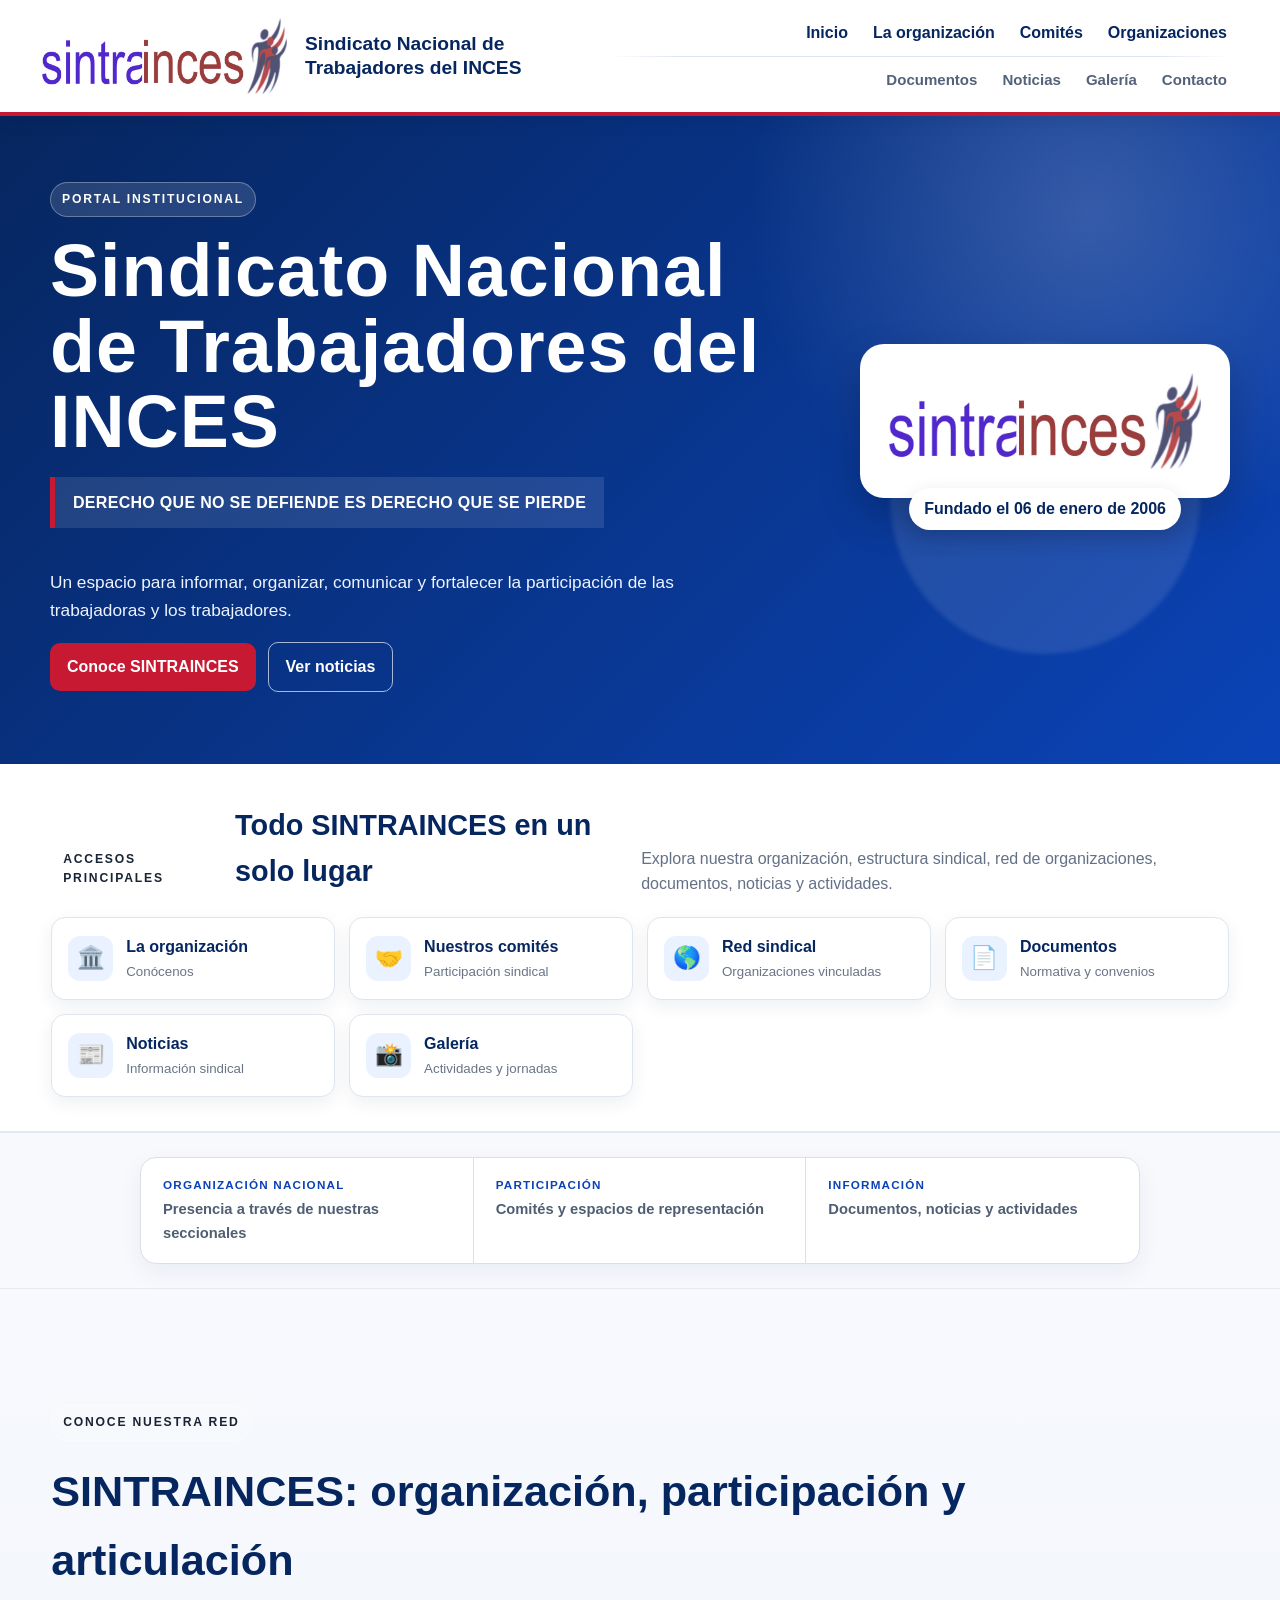
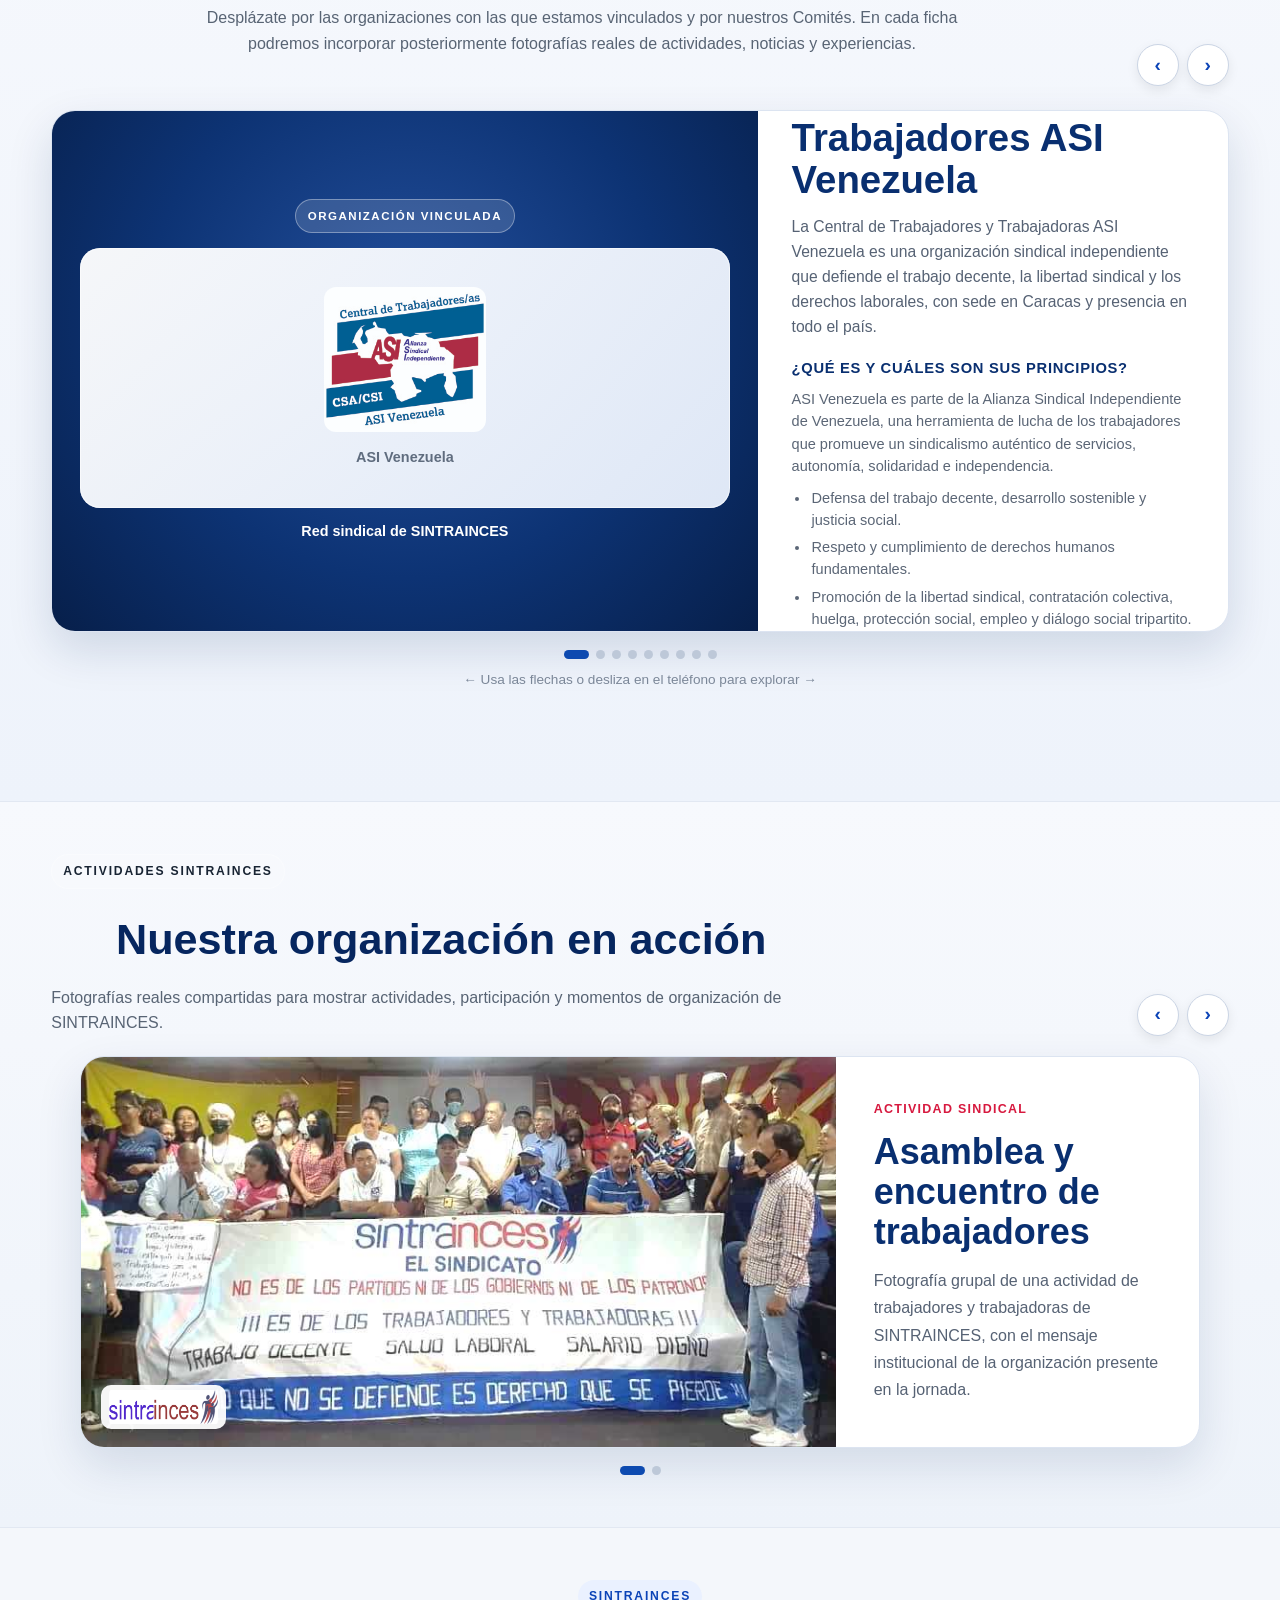
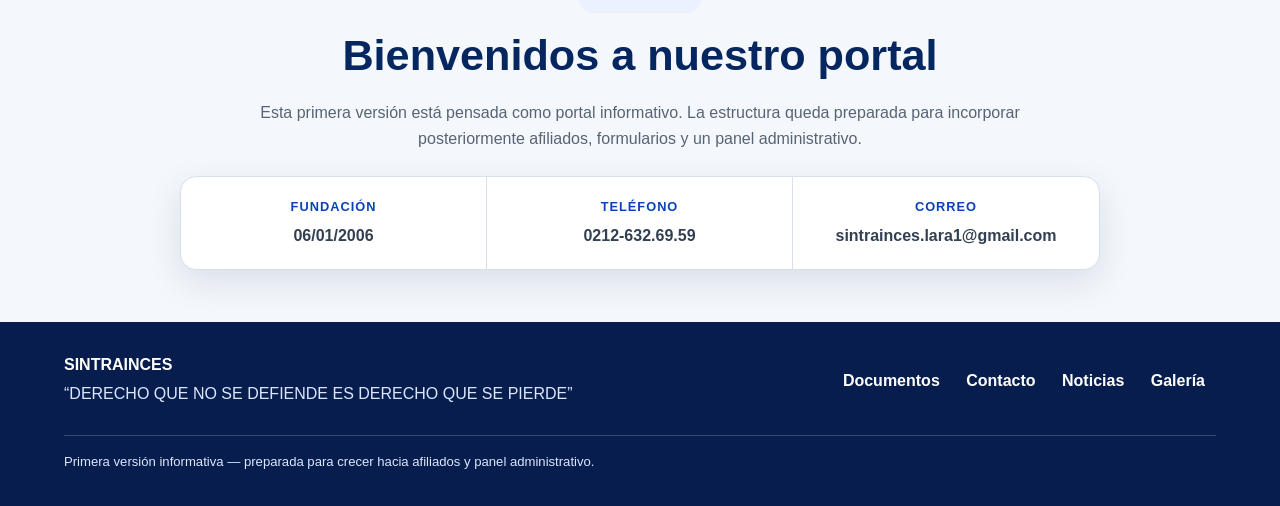
==== index.html @ 98850ea2 "Add files via upload" ====
<!DOCTYPE html>
<html lang="es">
<head>
  <meta charset="UTF-8">
  <meta name="viewport" content="width=device-width, initial-scale=1.0">
  <meta name="description" content="Sitio web informativo de SINTRAINCES">
  <title>SINTRAINCES | Sindicato Nacional de Trabajadores del INCES</title>
  <link rel="stylesheet" href="style.css">
</head>
<body>
  <header class="encabezado">
    <div class="barra-superior">
      <div class="marca">
        <img src="assets/logo-sintrainces.jpg" alt="Logo SINTRAINCES">
        <div>
          <span class="nombre-largo">Sindicato Nacional de Trabajadores del INCES</span>
        </div>
      </div>
      <button id="menuBtn" class="menu-btn" aria-label="Abrir menú">☰</button>
      <nav id="menu" class="menu" aria-label="Navegación principal">
        <div class="menu-fila menu-fila-principal">
          <button data-pagina="inicio">Inicio</button>
          <button data-pagina="organizacion">La organización</button>
          <button data-pagina="comites">Comités</button>
          <button data-pagina="organizaciones">Organizaciones</button>
        </div>
        <div class="menu-separador" aria-hidden="true"></div>
        <div class="menu-fila menu-fila-secundaria">
          <button data-pagina="documentos">Documentos</button>
          <button data-pagina="noticias">Noticias</button>
          <button data-pagina="galeria">Galería</button>
          <button data-pagina="contacto">Contacto</button>
        </div>
      </nav>
    </div>
  </header>

  <main id="app"></main>

  <footer class="pie">
    <div>
      <strong>SINTRAINCES</strong>
      <p>“DERECHO QUE NO SE DEFIENDE ES DERECHO QUE SE PIERDE”</p>
    </div>
    <div class="pie-links">
      <button data-pagina="documentos">Documentos</button>
      <button data-pagina="contacto">Contacto</button>
      <button data-pagina="noticias">Noticias</button>
      <button data-pagina="galeria">Galería</button>
    </div>
    <p class="copyright">Primera versión informativa — preparada para crecer hacia afiliados y panel administrativo.</p>
  </footer>

  <script src="app.js"></script>
</body>
</html>
---- style.css ----
* { box-sizing: border-box; }

:root {
  --azul: #0b43b7;
  --azul-oscuro: #06265f;
  --azul-claro: #eaf1ff;
  --rojo: #c71932;
  --blanco: #ffffff;
  --gris: #f4f7fb;
  --texto: #182433;
  --borde: #d9e0eb;
  --sombra: 0 12px 35px rgba(7, 39, 91, .11);
}

html { scroll-behavior: smooth; }
body { margin: 0; font-family: Arial, Helvetica, sans-serif; color: var(--texto); background: var(--gris); line-height: 1.6; }
button, a { font: inherit; }

.encabezado { position: sticky; top: 0; z-index: 20; background: rgba(255,255,255,.98); border-bottom: 4px solid var(--rojo); box-shadow: 0 4px 18px rgba(0,0,0,.08); }
.barra-superior { max-width: 1240px; margin: auto; min-height: 112px; padding: 10px 22px; display: flex; align-items: center; gap: 28px; }
.marca { display: flex; align-items: center; gap: 18px; flex: 1 1 46%; min-width: 300px; }
.marca img { width: 245px; max-height: 82px; object-fit: contain; }
.nombre-largo { display: block; font-size: clamp(.95rem, 1.5vw, 1.22rem); line-height: 1.25; color: var(--azul-oscuro); font-weight: 800; max-width: 360px; }
.menu { flex: 0 1 660px; display: flex; flex-direction: column; align-items: stretch; justify-content: center; gap: 2px; }
.menu-fila { display: flex; justify-content: flex-end; align-items: center; gap: 3px; }
.menu button, .pie-links button { border: 0; background: transparent; color: var(--azul-oscuro); padding: 8px 11px; border-radius: 8px; cursor: pointer; font-weight: 700; white-space: nowrap; }
.menu button:hover, .pie-links button:hover { background: var(--azul-claro); color: var(--rojo); }
.menu-fila-secundaria button { color: #53627a; font-size: .94rem; }
.menu-separador { height: 1px; background: linear-gradient(to right, transparent, #dce4f0 12%, #dce4f0 88%, transparent); margin: 1px 8px; }
.menu-btn { display: none; border: 0; background: var(--azul); color: white; border-radius: 8px; padding: 8px 12px; cursor: pointer; font-size: 1.25rem; }
main { min-height: 65vh; }

.hero { background: radial-gradient(circle at 85% 15%, rgba(255,255,255,.18), transparent 28%), linear-gradient(135deg, var(--azul-oscuro), var(--azul)); color: white; padding: 66px 20px 72px; }
.hero-contenido { max-width: 1180px; margin: auto; display: grid; grid-template-columns: 1.35fr .65fr; align-items: center; gap: 42px; }
.hero h1 { margin: 0 0 10px; font-size: clamp(2.3rem, 6vw, 4.6rem); line-height: 1.02; letter-spacing: 1px; }
.hero h2 { font-size: clamp(1.05rem, 2vw, 1.4rem); font-weight: 500; margin: 0 0 22px; opacity: .96; }
.lema { display: inline-block; margin: 8px 0 24px; padding: 13px 18px; border-left: 5px solid var(--rojo); background: rgba(255,255,255,.11); font-weight: 800; letter-spacing: .3px; }
.logo-hero { width: min(100%, 360px); justify-self: center; background: white; border-radius: 24px; padding: 22px; box-shadow: 0 18px 40px rgba(0,0,0,.22); }

.contenedor { width: min(1180px, 92%); margin: 0 auto; padding: 52px 0; }
.titulo-seccion { text-align: center; margin: 0 0 10px; color: var(--azul-oscuro); font-size: clamp(1.8rem, 4vw, 2.7rem); }
.subtitulo { text-align: center; max-width: 800px; margin: 0 auto 30px; color: #586474; }
.grid { display: grid; grid-template-columns: repeat(3, 1fr); gap: 22px; }
.tarjeta { background: white; border: 1px solid var(--borde); border-radius: 18px; padding: 22px; box-shadow: var(--sombra); }
.tarjeta h3 { margin-top: 0; color: var(--azul); }
.tarjeta p:last-child { margin-bottom: 0; }
.tarjeta-logo { height: 125px; width: 100%; object-fit: contain; margin-bottom: 12px; }
.comite-logo { height: 175px; width: 100%; object-fit: contain; margin-bottom: 10px; }
.boton { display: inline-block; border: 0; border-radius: 10px; padding: 11px 17px; background: var(--rojo); color: white; font-weight: 800; cursor: pointer; text-decoration: none; }
.boton:hover { filter: brightness(.93); }


.etiqueta, .mini-etiqueta {
  display: inline-block;
  font-size: .76rem;
  font-weight: 900;
  letter-spacing: 1.8px;
  padding: 7px 11px;
  border-radius: 999px;
  background: rgba(255,255,255,.13);
  border: 1px solid rgba(255,255,255,.3);
  margin-bottom: 16px;
}

.hero-texto p { max-width: 700px; font-size: 1.08rem; color: #edf3ff; }

.hero-botones { display: flex; gap: 12px; flex-wrap: wrap; align-items: center; }

.boton-secundario {
  background: transparent;
  border: 1px solid rgba(255,255,255,.65);
}

.hero-logo-wrap {
  position: relative;
  display: flex;
  flex-direction: column;
  align-items: center;
  justify-self: center;
}

.hero-brillo {
  position: absolute;
  width: 310px;
  height: 310px;
  border-radius: 50%;
  background: rgba(255,255,255,.10);
  filter: blur(2px);
}

.logo-hero {
  position: relative;
  z-index: 1;
  width: min(100%, 390px);
  border: 7px solid rgba(255,255,255,.75);
}

.fundacion {
  position: relative;
  z-index: 2;
  margin-top: -10px;
  background: white;
  color: var(--azul-oscuro);
  border-radius: 999px;
  padding: 8px 15px;
  font-weight: 800;
  box-shadow: 0 8px 20px rgba(0,0,0,.16);
}

.accesos { background: white; border-bottom: 1px solid #e3e8f1; }

.accesos-grid {
  display: grid;
  grid-template-columns: repeat(4, 1fr);
  gap: 14px;
}

.acceso {
  display: flex;
  align-items: center;
  gap: 13px;
  text-align: left;
  border: 1px solid #dfe5ee;
  background: white;
  border-radius: 14px;
  padding: 16px;
  cursor: pointer;
  box-shadow: 0 6px 18px rgba(7,39,91,.07);
  transition: transform .2s ease, box-shadow .2s ease, border-color .2s ease;
}

.acceso:hover {
  transform: translateY(-3px);
  border-color: #aebfe2;
  box-shadow: 0 12px 25px rgba(7,39,91,.12);
}

.acceso-icono {
  width: 45px;
  height: 45px;
  display: grid;
  place-items: center;
  border-radius: 12px;
  background: var(--azul-claro);
  font-size: 1.4rem;
}

.acceso strong, .acceso small { display: block; }
.acceso strong { color: var(--azul-oscuro); }
.acceso small { color: #697586; margin-top: 2px; }

.bienvenida { text-align: center; }

.bienvenida .mini-etiqueta {
  background: var(--azul-claro);
  color: var(--azul);
  border: 0;
  margin-bottom: 8px;
}

.bienvenida .subtitulo { margin-bottom: 24px; }

.bienvenida-panel {
  max-width: 920px;
  margin: 25px auto 0;
  display: grid;
  grid-template-columns: repeat(3, 1fr);
  border: 1px solid var(--borde);
  background: white;
  border-radius: 16px;
  overflow: hidden;
  box-shadow: var(--sombra);
}

.bienvenida-panel div {
  padding: 20px;
  border-right: 1px solid var(--borde);
}

.bienvenida-panel div:last-child { border-right: 0; }

.bienvenida-panel strong,
.bienvenida-panel span { display: block; }

.bienvenida-panel strong { color: var(--azul); font-size: .8rem; text-transform: uppercase; letter-spacing: 1px; }
.bienvenida-panel span { color: #334052; font-weight: 700; margin-top: 5px; word-break: break-word; }


.destacados {
  padding: 64px 0 58px;
  background: linear-gradient(180deg, #f7f9fd 0%, #eef3fb 100%);
}

.destacados-cabecera {
  display: flex;
  justify-content: space-between;
  align-items: end;
  gap: 24px;
  margin-bottom: 24px;
}

.destacados-cabecera .titulo-seccion {
  text-align: left;
  margin-bottom: 10px;
}

.destacados-controles { display:flex; gap:8px; flex-shrink:0; }
.control-grande { width: 50px; height: 50px; font-size: 2rem; }

.destacado-marco {
  display: grid;
  grid-template-columns: minmax(0, 1.2fr) minmax(320px, .8fr);
  min-height: 380px;
  border-radius: 24px;
  overflow: hidden;
  background: #fff;
  box-shadow: 0 18px 45px rgba(9, 39, 91, .14);
  border: 1px solid #dce4f1;
}

.destacado-visual {
  min-height: 380px;
  padding: 28px;
  background: radial-gradient(circle at 50% 40%, #234f9c 0%, #0d3374 55%, #071f4a 100%);
  display:flex;
  align-items:center;
  justify-content:center;
}

.actividad-placeholder { width: 100%; max-width: 650px; text-align:center; }
.actividad-etiqueta {
  display:inline-block;
  padding:7px 12px;
  border-radius:999px;
  background:rgba(255,255,255,.14);
  border:1px solid rgba(255,255,255,.35);
  color:#fff;
  font-size:.72rem;
  font-weight:900;
  letter-spacing:1.5px;
  margin-bottom:15px;
}

.actividad-arte {
  min-height: 260px;
  border-radius: 20px;
  background: linear-gradient(135deg, rgba(255,255,255,.96), rgba(231,239,252,.96));
  display:flex;
  flex-direction:column;
  align-items:center;
  justify-content:center;
  gap:14px;
  padding:24px;
  box-shadow: inset 0 0 0 1px rgba(255,255,255,.6);
}

.destacado-logo { max-width: 230px; max-height: 145px; object-fit:contain; border-radius:12px; }
.actividad-arte span { color:#5f6c7e; font-weight:700; font-size:.9rem; }
.actividad-pie { color:#fff; margin-top:12px; font-size:.9rem; font-weight:800; }

.destacado-info {
  padding: 34px 34px;
  display:flex;
  flex-direction:column;
  justify-content:center;
  max-height: 520px;
  overflow:auto;
}
.destacado-tipo {
  color: #d7193f;
  font-size:.78rem;
  font-weight:900;
  text-transform:uppercase;
  letter-spacing:1.3px;
}
.destacado-info h3 { color:#092f70; font-size:clamp(1.7rem, 3vw, 2.4rem); line-height:1.08; margin:12px 0 15px; }
.destacado-info p { color:#566274; line-height:1.58; font-size:.98rem; margin:0; }
.destacado-resumen, .destacado-detalle { display:block; }
.destacado-detalle-titulo { display:block; margin-top:18px; color:#092f70; font-weight:900; font-size:.92rem; text-transform:uppercase; letter-spacing:.7px; }
.destacado-detalle { margin-top:7px; color:#5b6676; font-size:.91rem; line-height:1.55; }
.destacado-principios { margin: 10px 0 0 18px; padding: 0; color:#5b6676; font-size:.91rem; line-height:1.5; }
.destacado-principios li { margin: 6px 0; padding-left: 2px; }
.boton-destacado { align-self:flex-start; margin-top:14px; }
.destacado-dots { display:flex; justify-content:center; gap:7px; margin-top:18px; }
.destacado-dot { width:9px; height:9px; padding:0; border:0; border-radius:50%; background:#bdc8d8; cursor:pointer; }
.destacado-dot.activo { width:25px; border-radius:99px; background:#0d4ab0; }
.destacado-ayuda { text-align:center; color:#7b8798; font-size:.85rem; margin-top:10px; }

/* Actividades reales */
.actividades {
  background: linear-gradient(180deg, #f7f9fd, #eef3fa);
  border-top: 1px solid #e2e8f2;
  border-bottom: 1px solid #e2e8f2;
}
.actividades-cabecera {
  display:flex;
  justify-content:space-between;
  align-items:end;
  gap:20px;
  margin-bottom:20px;
}
.actividades-cabecera .subtitulo { margin:0; text-align:left; max-width:780px; }
.actividades-controles { display:flex; gap:8px; flex-shrink:0; }
.actividad-destacada {
  max-width:1120px;
  margin:0 auto;
}
.actividad-card {
  display:grid;
  grid-template-columns:minmax(0,1.35fr) minmax(300px,.65fr);
  background:#fff;
  border:1px solid #dce4f1;
  border-radius:24px;
  overflow:hidden;
  box-shadow:0 18px 45px rgba(9,39,91,.12);
}
.actividad-foto-wrap {
  position:relative;
  min-height:390px;
  background:#0b2e68;
  display:flex;
  align-items:center;
  justify-content:center;
  overflow:hidden;
}
.actividad-foto {
  width:100%;
  height:100%;
  min-height:390px;
  object-fit:cover;
  display:block;
}
.actividad-logo-superpuesto {
  position:absolute;
  left:20px;
  bottom:18px;
  width:125px;
  max-height:62px;
  object-fit:contain;
  background:rgba(255,255,255,.94);
  border-radius:10px;
  padding:5px 8px;
  box-shadow:0 8px 22px rgba(0,0,0,.18);
}
.actividad-texto {
  padding:42px 38px;
  display:flex;
  flex-direction:column;
  justify-content:center;
}
.actividad-texto h3 {
  color:#092f70;
  font-size:clamp(1.65rem,3vw,2.25rem);
  line-height:1.1;
  margin:12px 0 16px;
}
.actividad-texto p { color:#566274; line-height:1.7; margin:0; }

/* Carruseles modernos */
.seccion-carrusel { background: linear-gradient(180deg, #fff, #f4f7fc); border-top: 1px solid #e5eaf2; border-bottom: 1px solid #e5eaf2; }
.carrusel-cabecera { display: flex; justify-content: space-between; align-items: end; gap: 20px; margin-bottom: 20px; }
.carrusel-cabecera .subtitulo { margin: 0; text-align: left; max-width: 760px; }
.controles-carrusel { display: flex; gap: 8px; flex-shrink: 0; }
.control { width: 42px; height: 42px; border-radius: 50%; border: 1px solid #cbd5e5; background: white; color: var(--azul); font-size: 1.2rem; font-weight: 800; cursor: pointer; box-shadow: 0 4px 12px rgba(0,0,0,.08); }
.control:hover { background: var(--azul); color: white; }
.carrusel { display: flex; gap: 20px; overflow-x: auto; scroll-snap-type: x mandatory; scrollbar-width: thin; padding: 4px 4px 18px; cursor: grab; }
.carrusel:active { cursor: grabbing; }
.carrusel::-webkit-scrollbar { height: 8px; }
.carrusel::-webkit-scrollbar-thumb { background: #b9c6db; border-radius: 20px; }
.carrusel .tarjeta { flex: 0 0 min(350px, 82vw); scroll-snap-align: start; }
.carrusel .tarjeta-logo { height: 135px; }
.carrusel .comite-logo { height: 190px; }
.indicador { text-align: center; color: #6a7687; font-size: .9rem; margin-top: 3px; }

.lista-documentos { display: grid; gap: 13px; max-width: 850px; margin: auto; }
.documento { background: white; border: 1px solid var(--borde); border-left: 5px solid var(--azul); border-radius: 10px; padding: 15px 18px; display: flex; justify-content: space-between; align-items: center; gap: 15px; }
.documento strong { color: var(--azul-oscuro); }
.documento span { color: #687384; font-size: .9rem; }
.info { background: var(--azul-claro); border: 1px solid #cbdcff; padding: 17px; border-radius: 12px; }
.contacto-grid { display: grid; grid-template-columns: 1fr 1fr; gap: 22px; }
.pie { background: #071d4d; color: white; padding: 30px 5%; display: flex; align-items: center; justify-content: space-between; gap: 20px; flex-wrap: wrap; }
.pie p { margin: 4px 0; color: #dce7ff; }
.pie-links button { color: white; }
.copyright { width: 100%; border-top: 1px solid rgba(255,255,255,.2); padding-top: 15px; font-size: .82rem; }

@media (max-width: 980px) {
  .hero-contenido { grid-template-columns: 1fr; text-align: center; }
  .logo-hero { max-width: 300px; }
  .grid { grid-template-columns: repeat(2, 1fr); }
  .contacto-grid { grid-template-columns: 1fr; }
  .carrusel-cabecera { align-items: center; }
}

@media (max-width: 760px) {
  .barra-superior { min-height: 82px; padding: 8px 14px; }
  .marca { gap: 10px; min-width: 0; }
  .marca img { width: 175px; max-height: 65px; }
  .nombre-largo { font-size: .77rem; max-width: 210px; }
  .menu-btn { display: block; }
  .menu { display: none; position: absolute; top: 82px; left: 0; right: 0; padding: 10px 14px 15px; background: white; box-shadow: 0 12px 20px rgba(0,0,0,.12); flex-direction: column; gap: 0; }
  .menu.abierto { display: flex; }
  .menu-fila { flex-direction: column; align-items: stretch; gap: 2px; }
  .menu button { text-align: left; width: 100%; }
  .menu-separador { margin: 7px 0; }
  .menu-fila-secundaria button { font-size: 1rem; }
  .grid { grid-template-columns: 1fr; }
  .hero { padding: 50px 15px; }
  .contenedor { padding: 40px 0; }
  .carrusel-cabecera { display: block; }
  .carrusel-cabecera .subtitulo { margin-bottom: 14px; }
  .controles-carrusel { justify-content: flex-end; }
  .actividades-cabecera { display:block; }
  .actividades-cabecera .subtitulo { margin-bottom:14px; }
  .actividades-controles { justify-content:flex-end; }
  .actividad-card { grid-template-columns:1fr; }
  .actividad-foto-wrap, .actividad-foto { min-height:260px; height:260px; }
  .actividad-texto { padding:30px 24px; }
  .documento { align-items: flex-start; flex-direction: column; }
}

@media (max-width: 500px) {
  .marca img { width: 145px; }
  .nombre-largo { font-size: .68rem; max-width: 145px; }
}


@media (max-width: 850px) {
  .accesos-grid { grid-template-columns: repeat(2, 1fr); }
  .bienvenida-panel { grid-template-columns: 1fr; }
  .bienvenida-panel div { border-right: 0; border-bottom: 1px solid var(--borde); }
  .bienvenida-panel div:last-child { border-bottom: 0; }
}

@media (max-width: 760px) {
  .hero-logo-wrap { margin-top: 15px; }
  .hero-botones { justify-content: center; }
  .hero-texto p { margin-left: auto; margin-right: auto; }
}

@media (max-width: 500px) {
  .accesos-grid { grid-template-columns: 1fr; }
  .acceso { padding: 14px; }
  .logo-hero { width: min(100%, 300px); }
}


@media (max-width: 760px) {
  .destacados { padding: 42px 0; }
  .destacados-cabecera { align-items:flex-start; flex-direction:column; }
  .destacados-controles { align-self:flex-end; }
  .destacado-marco { grid-template-columns:1fr; }
  .destacado-visual { min-height: 300px; }
  .actividad-arte { min-height: 210px; }
  .destacado-info { padding: 28px 24px; }
}

/* Historia y editorial */
.pagina-texto { padding-bottom: 50px; }
.historia-bloque { margin-bottom: 22px; line-height: 1.75; }
.historia-bloque h3 { color: #123b78; margin-bottom: 14px; font-size: 1.35rem; }
.historia-bloque p { margin: 0 0 14px; }
.editorial-bloque { border-top: 5px solid #c92332; }
@media (max-width: 700px) {
  .historia-bloque { padding: 18px; line-height: 1.65; }
  .historia-bloque h3 { font-size: 1.15rem; }
}

/* Tarjetas expandibles dentro de La Organización */
.organizacion-documentos { display:grid; gap:22px; margin-top:10px; }
.acordeon-card { overflow:hidden; padding:0; }
.acordeon-resumen { display:flex; align-items:center; justify-content:space-between; gap:28px; padding:28px 30px; }
.acordeon-resumen h2 { margin:8px 0 10px; color:#123b78; font-size:1.45rem; }
.acordeon-resumen p { margin:0; line-height:1.65; max-width:850px; }
.boton-acordeon { flex:0 0 auto; white-space:nowrap; }
.acordeon-contenido { display:none; padding:0 30px 30px; border-top:1px solid var(--borde); }
.acordeon-contenido.abierto { display:block; }
.acordeon-contenido .historia-bloque { margin:22px 0 0; }
.editorial-card { border-top:5px solid #c92332; }
@media (max-width:700px) {
  .acordeon-resumen { flex-direction:column; align-items:flex-start; padding:22px; }
  .acordeon-contenido { padding:0 18px 22px; }
  .boton-acordeon { width:100%; }
}

/* Estructura sindical */
.estructura-pagina { padding-bottom: 60px; }
.estructura-encabezado { margin-bottom: 26px; }
.estructura-seccion { margin-top: 24px; padding: 26px; }
.estructura-seccion-cabecera { display:flex; align-items:flex-start; justify-content:space-between; gap:20px; margin-bottom:22px; }
.estructura-seccion-cabecera h3 { margin:7px 0 0; color:var(--azul); font-size:1.55rem; }
.estructura-contador { background:#eef4ff; color:#174a91; border:1px solid #d5e2f7; border-radius:999px; padding:8px 13px; font-weight:700; white-space:nowrap; }
.directiva-grid { display:grid; grid-template-columns:repeat(4,minmax(0,1fr)); gap:18px; }
.directivo-card { overflow:hidden; border:1px solid var(--borde); border-radius:16px; background:#fff; box-shadow:0 8px 22px rgba(18,59,120,.08); }
.directivo-foto-wrap { aspect-ratio: 4 / 4.8; background:linear-gradient(145deg,#eef4fb,#f8fafc); display:flex; align-items:center; justify-content:center; overflow:hidden; }
.directivo-foto { width:100%; height:100%; object-fit:cover; object-position:center top; }
.directivo-datos { padding:15px; }
.directivo-datos h4 { margin:7px 0 0; color:#173b70; font-size:1rem; line-height:1.35; }
.directivo-cargo { display:block; color:#66758b; font-size:.82rem; line-height:1.35; font-weight:700; }
.estructura-nota { margin:-5px 0 22px; line-height:1.65; color:#526276; }
.seccionales-grid { display:grid; grid-template-columns:repeat(3,minmax(0,1fr)); gap:10px; }
.seccional-selector { border:1px solid var(--borde); background:#fff; border-radius:14px; padding:13px 14px; display:flex; align-items:center; gap:12px; text-align:left; cursor:pointer; transition:.2s ease; }
.seccional-selector:hover,.seccional-selector.activa { border-color:#8eb2e8; transform:translateY(-1px); box-shadow:0 7px 18px rgba(18,59,120,.08); }
.seccional-numero { min-width:34px; height:34px; border-radius:10px; display:grid; place-items:center; background:#eef4ff; color:#174a91; font-weight:800; }
.seccional-selector strong { display:block; color:#173b70; font-size:.92rem; }
.seccional-selector small { display:block; margin-top:3px; color:#718096; }
.seccional-flecha { margin-left:auto; font-size:1.35rem; color:#5278ab; }
.seccional-detalle { margin-top:24px; }
.seccional-detalle-cabecera { display:flex; justify-content:space-between; align-items:center; gap:15px; padding:20px; margin-bottom:18px; border-radius:14px; background:#f4f7fb; }
.seccional-detalle-cabecera h3 { margin:6px 0 0; color:var(--azul); }
.seccional-pendiente { padding:20px; border-radius:14px; background:#f6f8fb; border:1px dashed #cbd6e5; }
.seccional-pendiente p { margin-bottom:0; color:#65748a; }
@media (max-width: 1000px) { .directiva-grid { grid-template-columns:repeat(3,minmax(0,1fr)); } .seccionales-grid { grid-template-columns:repeat(2,minmax(0,1fr)); } }
@media (max-width: 700px) { .estructura-seccion { padding:18px; } .estructura-seccion-cabecera { flex-direction:column; } .directiva-grid,.seccionales-grid { grid-template-columns:1fr 1fr; } .directivo-datos { padding:12px; } .directivo-datos h4 { font-size:.92rem; } .seccional-selector { padding:11px; } }
@media (max-width: 480px) { .directiva-grid,.seccionales-grid { grid-template-columns:1fr; } }

/* Noticias y galería */
.pagina-cabecera { margin-bottom: 28px; }
.noticias-grid { display:grid; grid-template-columns:repeat(2,minmax(0,1fr)); gap:24px; }
.noticia-card { overflow:hidden; border:1px solid var(--borde); border-radius:20px; background:#fff; box-shadow:0 10px 28px rgba(18,59,120,.08); }
.noticia-card > img { width:100%; height:260px; object-fit:cover; display:block; }
.noticia-contenido { padding:24px; }
.noticia-contenido h3 { margin:9px 0 10px; color:var(--azul); font-size:1.35rem; }
.noticia-contenido p { line-height:1.7; color:#526276; margin-bottom:18px; }
.noticias-nota { margin-top:24px; padding:18px 20px; border-left:4px solid var(--rojo); background:#f7f9fc; border-radius:10px; color:#526276; line-height:1.65; }
.galeria-grid { display:grid; grid-template-columns:repeat(2,minmax(0,1fr)); gap:20px; }
.galeria-item { margin:0; overflow:hidden; border-radius:18px; border:1px solid var(--borde); background:#fff; box-shadow:0 8px 24px rgba(18,59,120,.08); }
.galeria-item img { width:100%; height:300px; display:block; object-fit:cover; }
.galeria-item.galeria-ancha { grid-column:1 / -1; }
.galeria-item.galeria-ancha img { height:360px; }
.galeria-item figcaption { padding:15px 18px; font-weight:700; color:#173b70; }
.galeria-item figcaption small { display:block; margin-top:5px; color:#75839a; font-weight:500; }
.galeria-item { cursor:pointer; transition:transform .2s ease, box-shadow .2s ease; }
.galeria-item:hover { transform:translateY(-3px); box-shadow:0 14px 32px rgba(18,59,120,.13); }
.galeria-filtros { display:flex; gap:10px; flex-wrap:wrap; margin:-8px 0 22px; }
.filtro-galeria { border:1px solid #d6dfec; background:#fff; color:#31557f; border-radius:999px; padding:9px 16px; font-weight:700; cursor:pointer; transition:.2s ease; }
.filtro-galeria:hover,.filtro-galeria.activo { background:#edf4ff; border-color:#8eb2e8; color:#174a91; }
.galeria-nota { margin-top:22px; padding:16px 18px; border-left:4px solid var(--azul); background:#f6f9fd; border-radius:10px; color:#5e6d82; line-height:1.6; }
.galeria-lightbox { position:fixed; inset:0; z-index:1000; display:none; place-items:center; padding:24px; background:rgba(8,24,47,.84); }
.galeria-lightbox.abierto { display:grid; }
.galeria-lightbox-contenido { width:min(100%,980px); max-height:92vh; overflow:auto; border-radius:18px; background:#fff; box-shadow:0 20px 70px rgba(0,0,0,.3); }
.galeria-lightbox-contenido img { display:block; width:100%; max-height:78vh; object-fit:contain; background:#111; }
#galeriaLightboxTexto { padding:16px 20px; color:#173b70; }
#galeriaLightboxTexto small { display:block; margin-top:4px; color:#718096; }
.galeria-cerrar { position:fixed; top:18px; right:22px; width:44px; height:44px; border:0; border-radius:50%; background:#fff; color:#173b70; font-size:30px; line-height:1; cursor:pointer; box-shadow:0 5px 18px rgba(0,0,0,.2); }
@media (max-width:760px) {
  .noticias-grid,.galeria-grid { grid-template-columns:1fr; }
  .galeria-item.galeria-ancha { grid-column:auto; }
  .noticia-card > img { height:230px; }
  .galeria-item img,.galeria-item.galeria-ancha img { height:260px; }
}

/* Portada: jerarquía visual y accesos principales */
.accesos-contenedor { padding-top: 34px; padding-bottom: 34px; }
.accesos-intro { display:flex; align-items:end; justify-content:space-between; gap:24px; margin-bottom:20px; }
.accesos-intro h2 { margin:4px 0 3px; color:var(--azul-oscuro); font-size:clamp(1.35rem,2.4vw,1.8rem); }
.accesos-intro p { margin:0; max-width:650px; color:#637086; }
.accesos-intro .mini-etiqueta { margin-bottom:0; }
.bienvenida-inicio { background:#f7f9fd; border-top:1px solid #e4e9f2; border-bottom:1px solid #e4e9f2; }
.bienvenida-inicio .contenedor { padding-top:24px; padding-bottom:24px; }
.bienvenida-inicio-panel { max-width:1000px; margin:0 auto; display:grid; grid-template-columns:repeat(3,1fr); background:#fff; border:1px solid var(--borde); border-radius:16px; overflow:hidden; box-shadow:0 8px 24px rgba(7,39,91,.06); }
.bienvenida-inicio-panel div { padding:18px 22px; border-right:1px solid var(--borde); }
.bienvenida-inicio-panel div:last-child { border-right:0; }
.bienvenida-inicio-panel strong, .bienvenida-inicio-panel span { display:block; }
.bienvenida-inicio-panel strong { color:var(--azul); font-size:.73rem; letter-spacing:1.2px; }
.bienvenida-inicio-panel span { margin-top:4px; color:#4f5e72; font-weight:700; font-size:.92rem; }

@media (max-width: 850px) {
  .accesos-intro { align-items:flex-start; flex-direction:column; gap:8px; }
  .bienvenida-inicio-panel { grid-template-columns:1fr; }
  .bienvenida-inicio-panel div { border-right:0; border-bottom:1px solid var(--borde); }
  .bienvenida-inicio-panel div:last-child { border-bottom:0; }
}


/* Centro de Documentación */
.documentos-pagina { padding-bottom: 60px; }
.documentos-hero {
  display:flex; align-items:center; justify-content:space-between; gap:28px;
  padding:34px; margin-bottom:22px; border-radius:18px;
  background:linear-gradient(135deg,#f4f8ff,#ffffff);
  border:1px solid #dce5f3; box-shadow:0 12px 30px rgba(10,40,90,.07);
}
.eyebrow { display:inline-block; color:#b52232; font-weight:800; font-size:.78rem; letter-spacing:.08em; text-transform:uppercase; margin-bottom:8px; }
.documentos-hero .titulo-seccion { margin:0 0 8px; }
.documentos-hero .subtitulo { margin:0; max-width:800px; text-align:left; }
.documentos-icono { width:76px; height:76px; border-radius:20px; display:grid; place-items:center; background:#fff; border:1px solid #dbe4f1; font-size:2.2rem; box-shadow:0 8px 20px rgba(10,40,90,.08); flex:0 0 auto; }
.documentos-filtros { display:flex; flex-wrap:wrap; gap:10px; margin:0 0 24px; }
.filtro-doc { border:1px solid #cdd8e8; background:#fff; color:#183b72; border-radius:999px; padding:10px 17px; font-weight:800; cursor:pointer; }
.filtro-doc:hover, .filtro-doc.activo { background:#123b78; color:#fff; border-color:#123b78; }
.documentos-grid { max-width:none; grid-template-columns:repeat(2,minmax(0,1fr)); gap:18px; }
.documento-card { display:flex; gap:17px; align-items:flex-start; background:#fff; border:1px solid var(--borde); border-top:4px solid var(--azul); border-radius:15px; padding:22px; box-shadow:0 8px 22px rgba(10,40,90,.06); }
.documento-card:nth-child(2), .documento-card:nth-child(5) { border-top-color:#c92332; }
.documento-card.pendiente { border-top-color:#9aa7b8; }
.documento-icono { width:50px; height:50px; flex:0 0 50px; display:grid; place-items:center; border-radius:13px; background:#eef4ff; font-size:1.45rem; }
.documento-cuerpo { min-width:0; }
.documento-etiqueta { color:#60718a; font-size:.72rem; font-weight:900; letter-spacing:.07em; }
.documento-card h3 { margin:6px 0 8px; color:#123b78; font-size:1.12rem; line-height:1.3; }
.documento-card p { margin:0 0 16px; color:#5e6b7c; line-height:1.55; }
.documento-acciones { display:flex; align-items:center; gap:10px; flex-wrap:wrap; }
.estado-pendiente { color:#7b8797; font-size:.88rem; font-weight:700; }
.documentos-nota { margin-top:22px; padding:17px 20px; border-radius:12px; background:#f6f8fb; border:1px solid #dfe5ed; color:#596678; line-height:1.55; font-size:.9rem; }
@media (max-width:760px) {
  .documentos-hero { padding:24px 20px; align-items:flex-start; }
  .documentos-icono { width:58px; height:58px; font-size:1.7rem; }
  .documentos-grid { grid-template-columns:1fr; }
  .documento-card { padding:18px; }
}

/* La Organización: navegación institucional moderna */
.organizacion-enlaces {
  display:grid;
  grid-template-columns:repeat(3,minmax(0,1fr));
  gap:14px;
  margin:26px 0 22px;
}
.organizacion-enlace {
  appearance:none;
  width:100%;
  min-height:118px;
  display:grid;
  grid-template-columns:48px 1fr 22px;
  align-items:center;
  gap:14px;
  text-align:left;
  padding:18px;
  background:linear-gradient(145deg,#fff,#f8fbff);
  border:1px solid #dbe5f2;
  border-radius:18px;
  box-shadow:0 7px 22px rgba(12,50,100,.055);
  cursor:pointer;
  transition:transform .2s ease, box-shadow .2s ease, border-color .2s ease;
}
.organizacion-enlace:hover {
  transform:translateY(-3px);
  border-color:#9dbce5;
  box-shadow:0 13px 30px rgba(12,50,100,.11);
}
.organizacion-enlace-icono {
  width:48px;height:48px;border-radius:14px;display:grid;place-items:center;
  background:#edf4ff;color:#164b91;font-size:1.35rem;font-weight:900;
}
.organizacion-enlace:nth-child(3n+2) .organizacion-enlace-icono {background:#fff0f2;color:#c92332;}
.organizacion-enlace:nth-child(3n) .organizacion-enlace-icono {background:#f1f6fb;color:#284e79;}
.organizacion-enlace span:nth-child(2) {min-width:0;display:block;}
.organizacion-enlace small {display:block;color:#6d7c91;font-size:.66rem;font-weight:900;letter-spacing:.09em;margin-bottom:4px;}
.organizacion-enlace strong {display:block;color:#123b78;font-size:1rem;line-height:1.2;}
.organizacion-enlace em {display:block;margin-top:5px;color:#68778c;font-style:normal;font-size:.82rem;line-height:1.35;}
.organizacion-enlace > b {color:#164b91;font-size:1.3rem;transition:transform .2s ease;}
.organizacion-enlace:hover > b {transform:translateX(4px);}
.organizacion-enlace-secundario {grid-column:1 / -1;min-height:92px;background:#f7f9fc;}
.organizacion-quienes {display:grid;grid-template-columns:.7fr 1.3fr;gap:28px;align-items:start;margin-bottom:24px;padding:24px 26px;border-left:4px solid var(--azul);}
.organizacion-quienes h2 {margin:4px 0 0;color:#123b78;}
.organizacion-quienes p {margin:0 0 9px;color:#5b6b80;line-height:1.65;}
.organizacion-quienes p:last-child {margin-bottom:0;}
.acordeon-card {scroll-margin-top:22px;}
@media (max-width:980px) {
  .organizacion-enlaces {grid-template-columns:repeat(2,minmax(0,1fr));}
}
@media (max-width:650px) {
  .organizacion-enlaces {grid-template-columns:1fr;gap:11px;}
  .organizacion-enlace,.organizacion-enlace-secundario {grid-column:auto;min-height:102px;padding:15px;}
  .organizacion-quienes {grid-template-columns:1fr;gap:12px;padding:20px;}
}

/* Contacto institucional — diseño moderno */
.contacto-pagina { padding-top: 52px; }
.contacto-encabezado { display:flex; align-items:center; justify-content:space-between; gap:28px; margin-bottom:28px; }
.etiqueta-seccion { display:inline-block; color:#c8102e; font-size:.78rem; font-weight:900; letter-spacing:.12em; text-transform:uppercase; }
.contacto-sello { width:76px; height:76px; border-radius:22px; display:grid; place-items:center; flex:0 0 auto; background:linear-gradient(145deg,#0a3d91,#164fa7); color:#fff; font-size:2rem; box-shadow:0 14px 28px rgba(9,47,112,.18); }
.contacto-grid-moderno { display:grid; grid-template-columns:1.35fr 1fr 1fr; gap:18px; }
.contacto-card { min-height:210px; padding:25px; border:1px solid #dbe3ef; border-radius:22px; background:#fff; box-shadow:0 10px 28px rgba(24,48,88,.07); display:flex; gap:17px; transition:transform .2s ease, box-shadow .2s ease; }
.contacto-card:hover { transform:translateY(-3px); box-shadow:0 16px 34px rgba(24,48,88,.11); }
.contacto-card-principal { background:linear-gradient(145deg,#f8fbff,#eef4fd); border-color:#cbdaf0; }
.contacto-icono { width:46px; height:46px; border-radius:14px; background:#eaf1ff; display:grid; place-items:center; flex:0 0 auto; font-size:1.25rem; }
.contacto-label { color:#6a7687; font-size:.76rem; font-weight:900; letter-spacing:.08em; text-transform:uppercase; }
.contacto-card h3 { color:#092f70; margin:7px 0 12px; font-size:1.16rem; }
.contacto-card p { color:#596779; line-height:1.65; margin:0; }
.contacto-accion { display:inline-block; color:#0b4699; font-size:1.2rem; font-weight:900; text-decoration:none; margin-bottom:8px; }
.contacto-accion:hover { text-decoration:underline; }
.contacto-correo { font-size:1rem; overflow-wrap:anywhere; }
.contacto-ayuda { font-size:.88rem !important; }
.contacto-redes { margin-top:22px; padding:26px; border-radius:22px; background:#071d4d; color:#fff; display:flex; align-items:center; justify-content:space-between; gap:25px; }
.contacto-redes h3 { margin:6px 0 8px; font-size:1.4rem; }
.contacto-redes p { margin:0; color:#d9e5fb; line-height:1.6; max-width:680px; }
.redes-lista { display:flex; flex-wrap:wrap; gap:9px; justify-content:flex-end; }
.red-social-pendiente { border:1px solid rgba(255,255,255,.22); background:rgba(255,255,255,.08); padding:10px 13px; border-radius:999px; color:#e8f0ff; font-weight:800; white-space:nowrap; text-decoration:none; transition:all .2s ease; }
.red-social-pendiente:hover { background:rgba(255,255,255,.16); transform:translateY(-2px); }
.contacto-futuro { margin-top:18px; padding:20px 23px; border:1px dashed #c4d1e5; border-radius:20px; background:#f8fafd; display:flex; gap:15px; align-items:flex-start; }
.contacto-futuro-icono { font-size:1.5rem; }
.contacto-futuro strong { color:#092f70; }
.contacto-futuro p { color:#667487; margin:5px 0 0; line-height:1.55; }
@media (max-width:980px){ .contacto-grid-moderno{grid-template-columns:1fr 1fr;} .contacto-card-principal{grid-column:1/-1;} .contacto-redes{align-items:flex-start; flex-direction:column;} .redes-lista{justify-content:flex-start;} }
@media (max-width:760px){ .contacto-encabezado{align-items:flex-start;} .contacto-sello{width:58px;height:58px;border-radius:17px;font-size:1.5rem;} .contacto-grid-moderno{grid-template-columns:1fr;} .contacto-card-principal{grid-column:auto;} .contacto-card{min-height:0;} .contacto-redes{padding:22px;} }
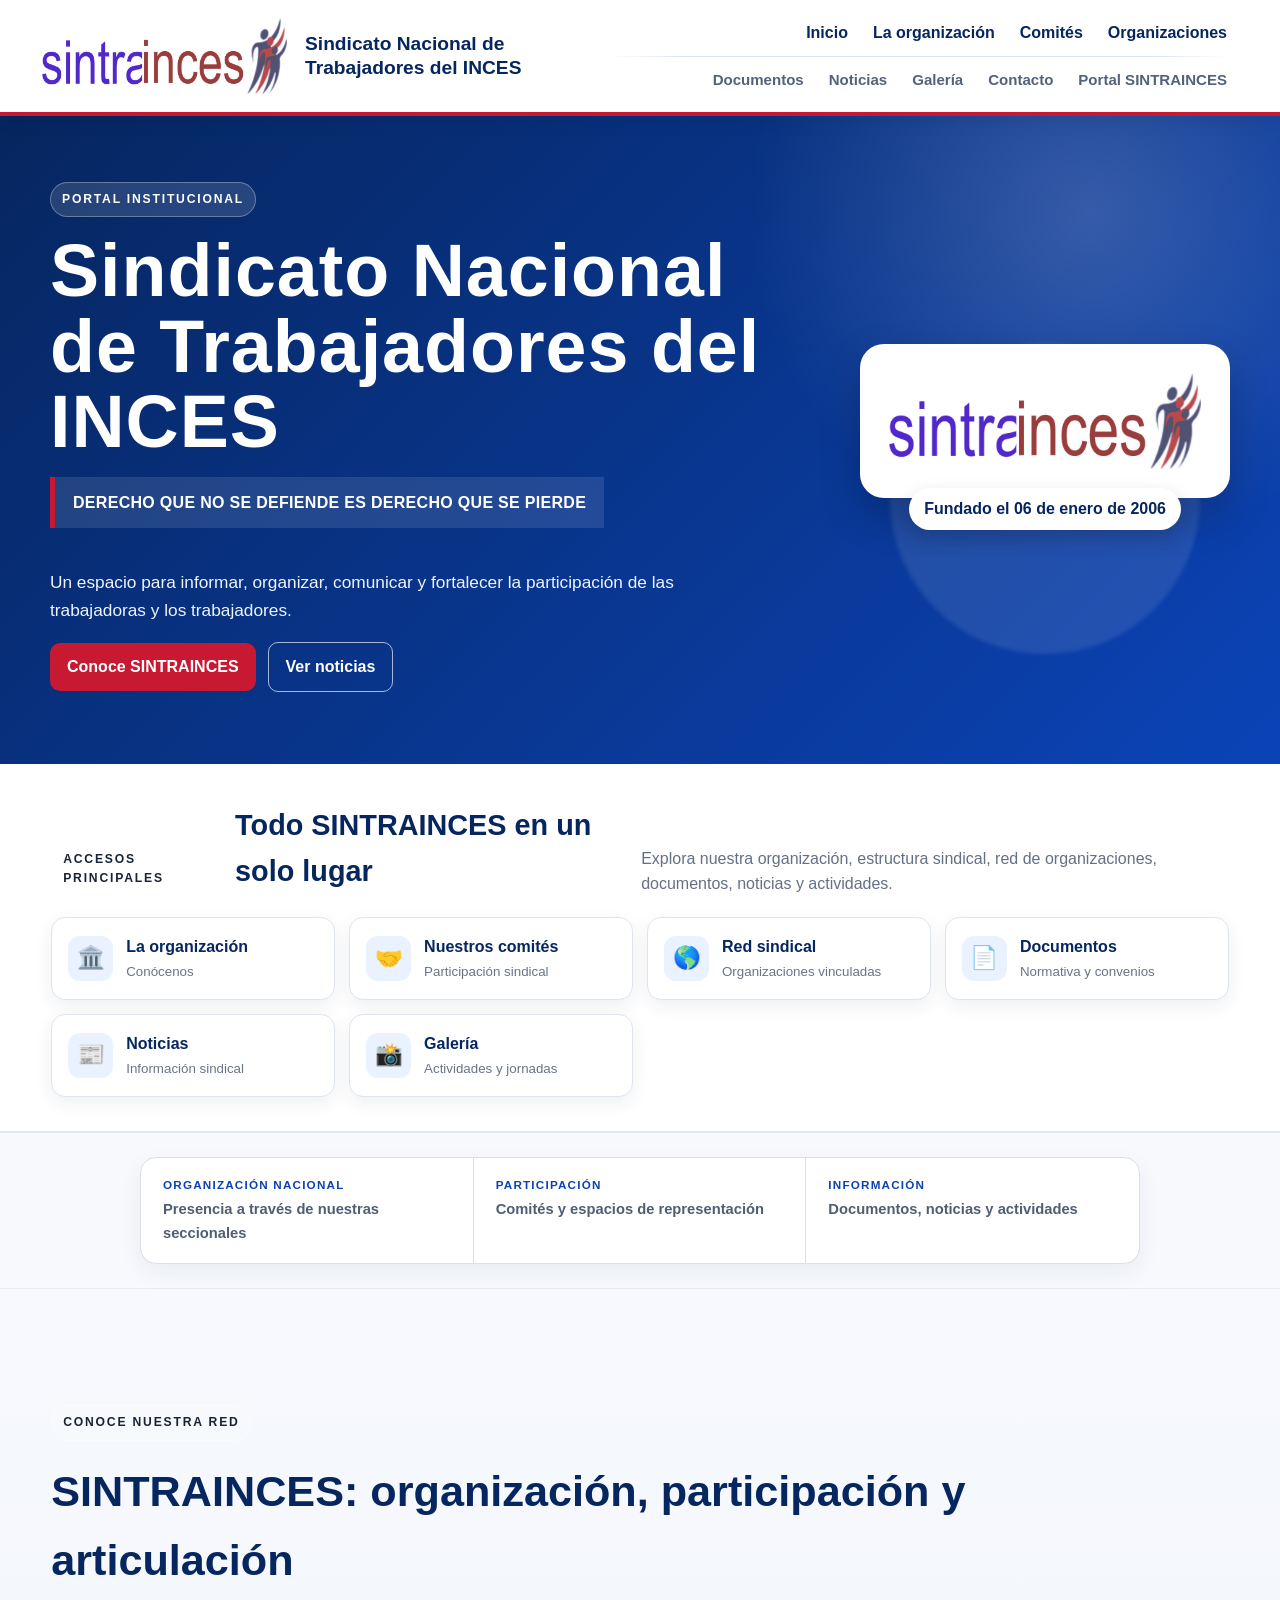
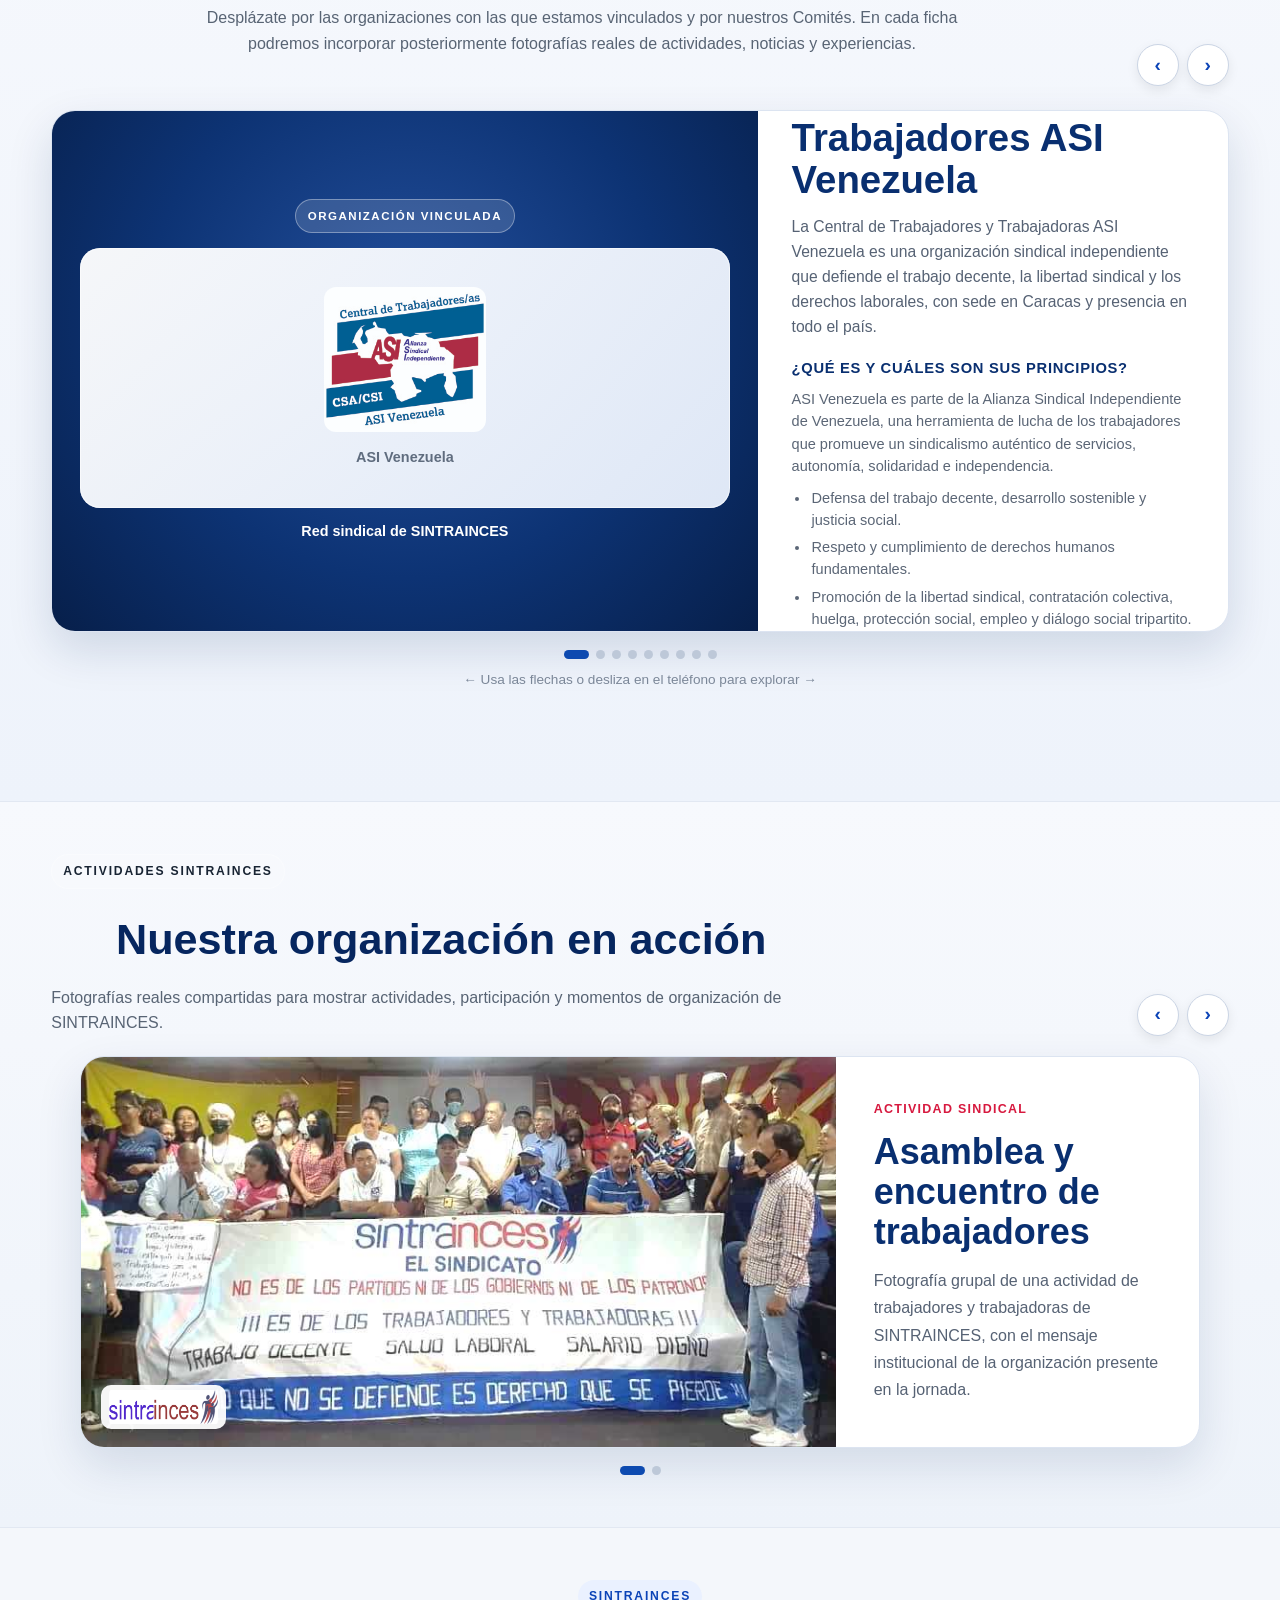
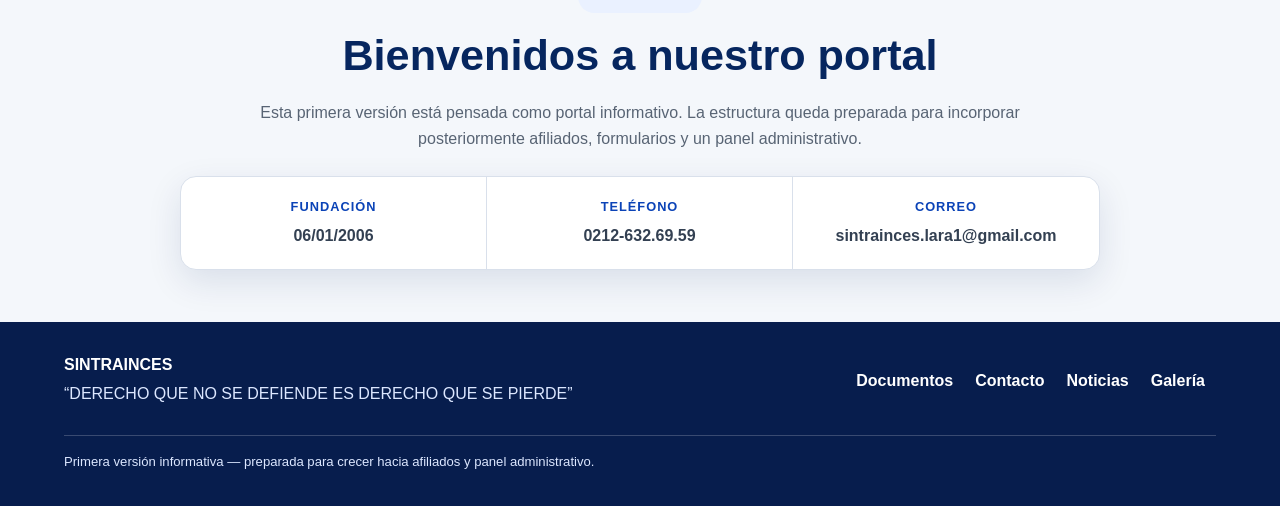
==== commit 1b20ddb0: "Add files via upload" ====
--- a/index.html
+++ b/index.html
@@ -30,27 +30,17 @@
           <button data-pagina="noticias">Noticias</button>
           <button data-pagina="galeria">Galería</button>
           <button data-pagina="contacto">Contacto</button>
+          <button type="button" onclick="window.location.href='portal.html'">Portal SINTRAINCES</button>
         </div>
       </nav>
     </div>
   </header>
-
   <main id="app"></main>
-
   <footer class="pie">
-    <div>
-      <strong>SINTRAINCES</strong>
-      <p>“DERECHO QUE NO SE DEFIENDE ES DERECHO QUE SE PIERDE”</p>
-    </div>
-    <div class="pie-links">
-      <button data-pagina="documentos">Documentos</button>
-      <button data-pagina="contacto">Contacto</button>
-      <button data-pagina="noticias">Noticias</button>
-      <button data-pagina="galeria">Galería</button>
-    </div>
+    <div><strong>SINTRAINCES</strong><p>“DERECHO QUE NO SE DEFIENDE ES DERECHO QUE SE PIERDE”</p></div>
+    <div class="pie-links"><button data-pagina="documentos">Documentos</button><button data-pagina="contacto">Contacto</button><button data-pagina="noticias">Noticias</button><button data-pagina="galeria">Galería</button></div>
     <p class="copyright">Primera versión informativa — preparada para crecer hacia afiliados y panel administrativo.</p>
   </footer>
-
   <script src="app.js"></script>
 </body>
 </html>
